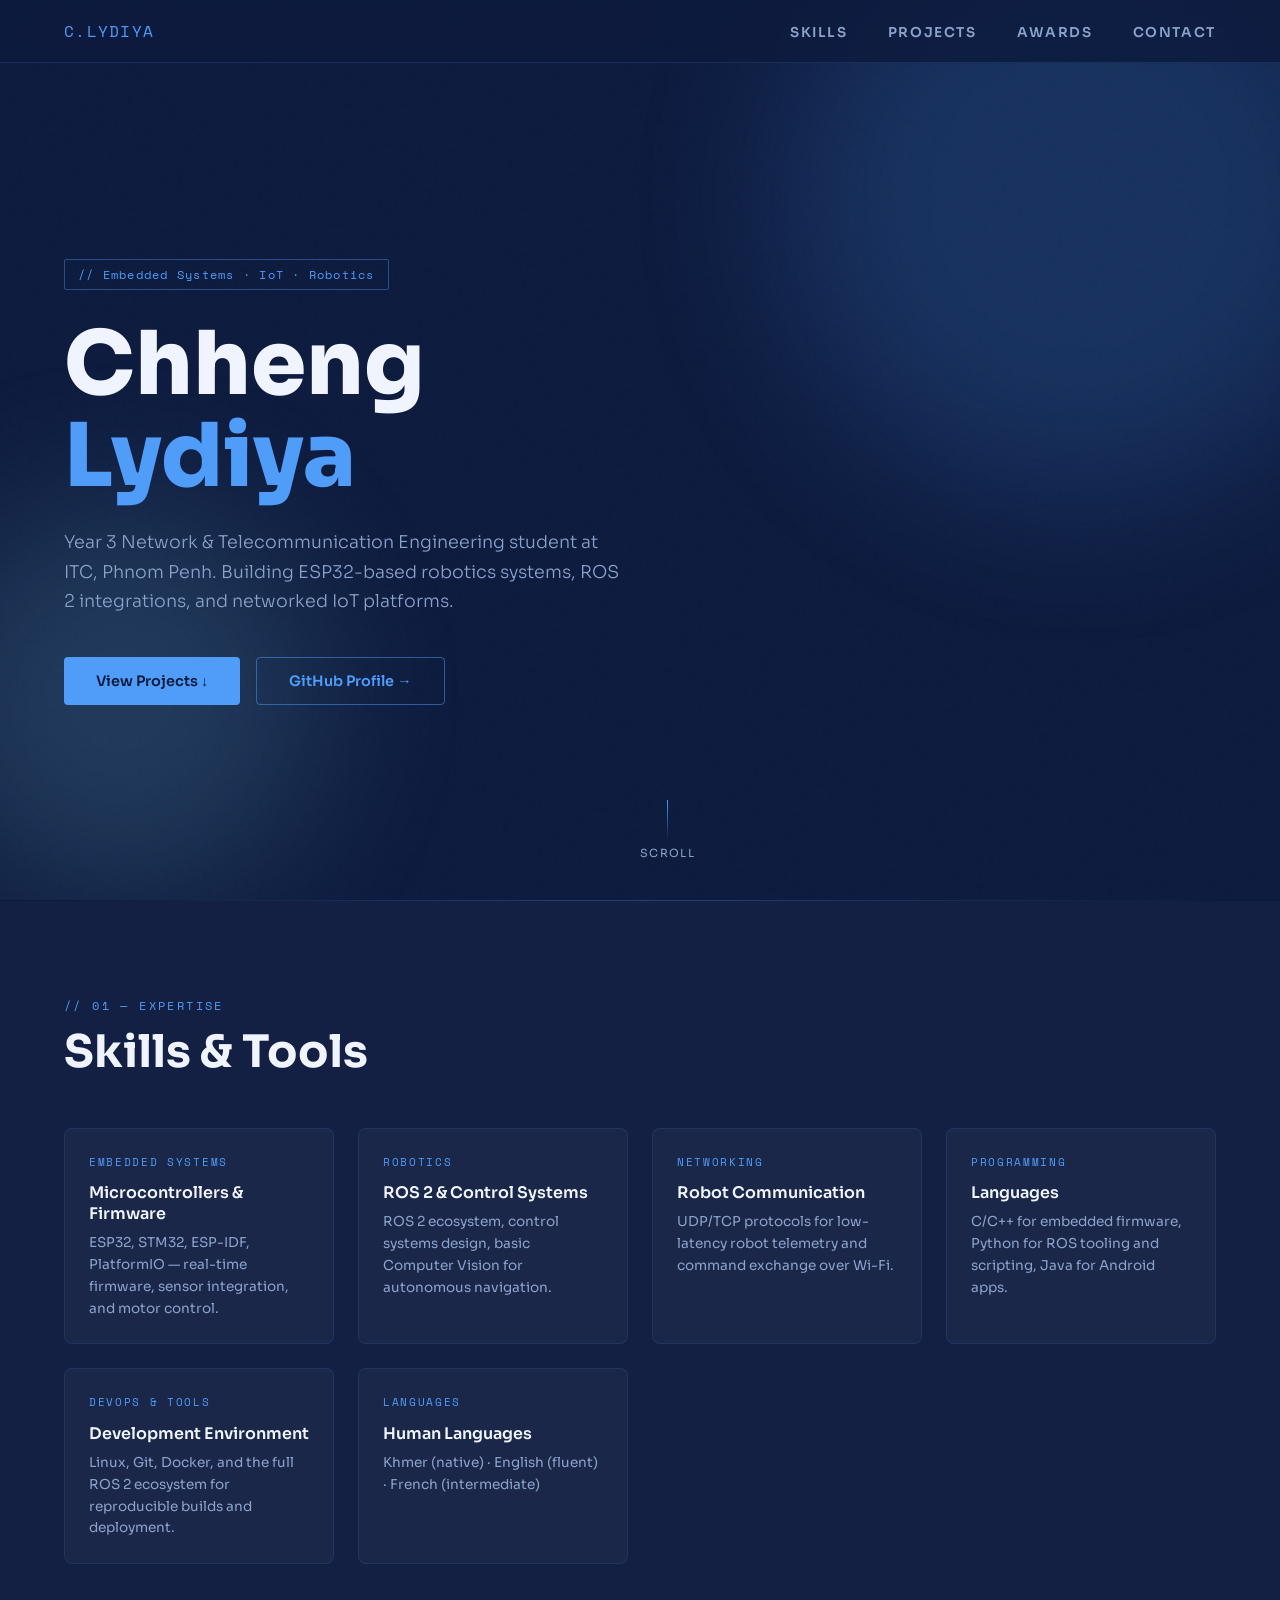
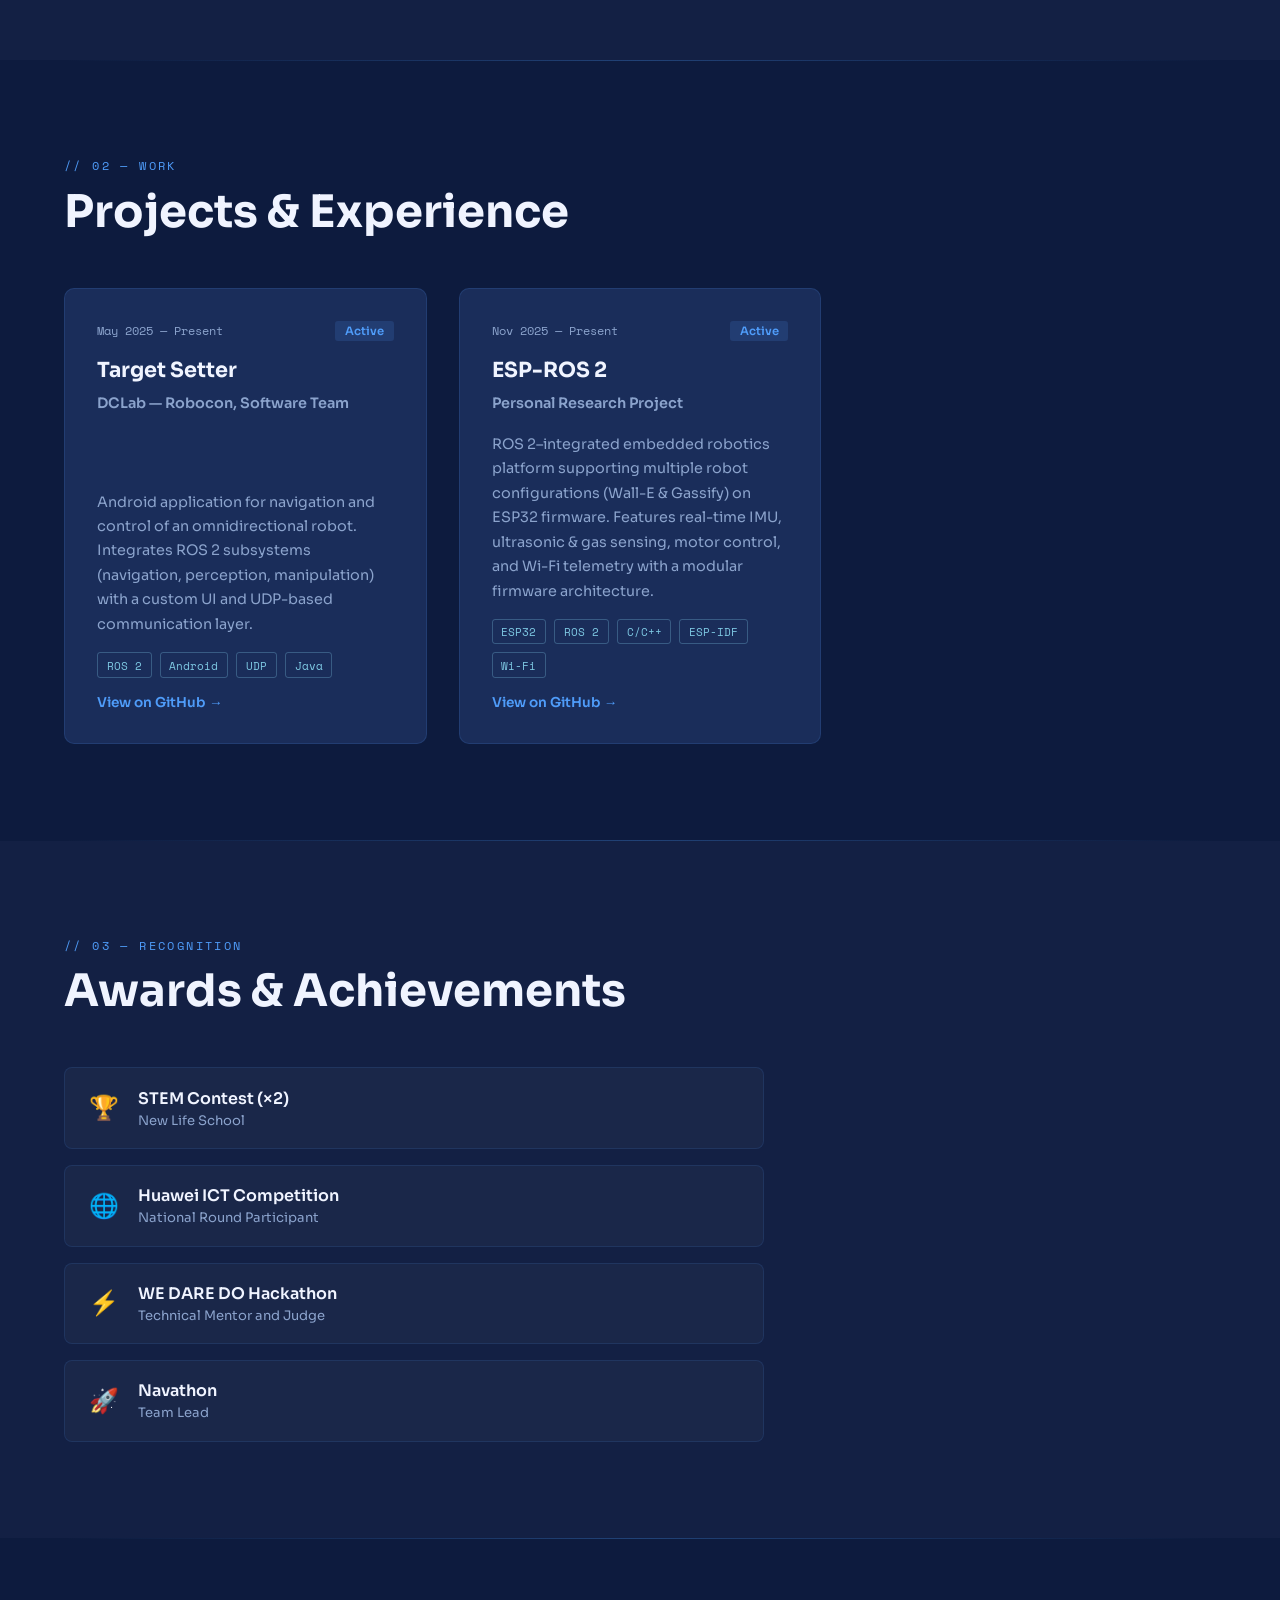
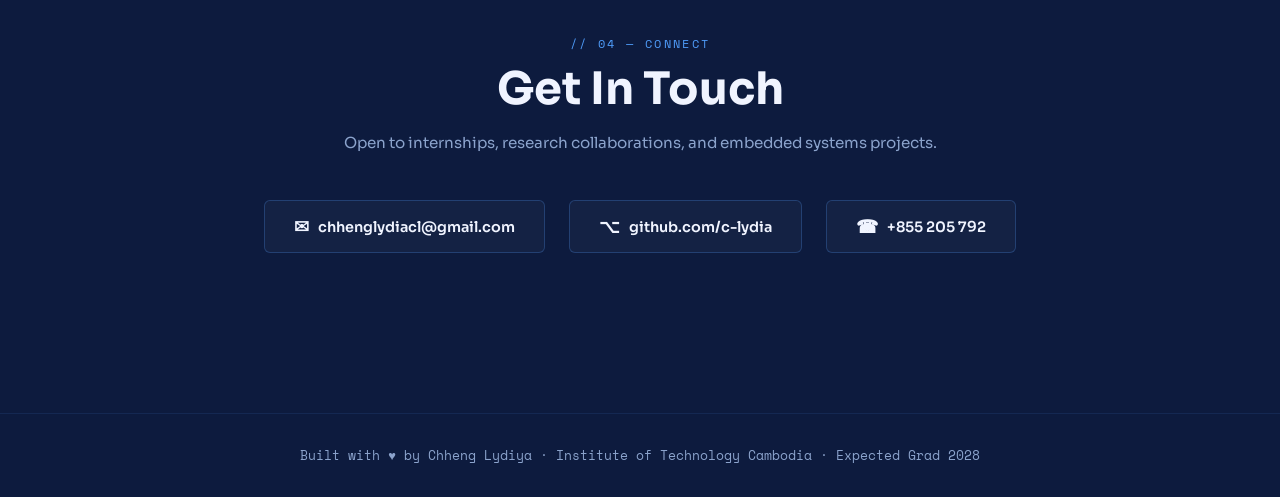
==== cv.html @ 7bfa8c58 "initial commit" ====
<!DOCTYPE html>
<html lang="en">
<head>
<meta charset="UTF-8">
<meta name="viewport" content="width=device-width, initial-scale=1.0">
<title>Chheng Lydiya — Embedded Systems & Robotics</title>
<link href="https://fonts.googleapis.com/css2?family=Space+Mono:wght@400;700&family=Sora:wght@300;400;600;700;800&display=swap" rel="stylesheet">
<style>
  :root {
    --navy: #0d1b3e;
    --navy-mid: #132044;
    --navy-light: #1a2d5a;
    --blue: #1e3a8a;
    --accent: #4f9cf9;
    --accent2: #7ec8e3;
    --white: #f0f4ff;
    --muted: #8ba3cc;
    --gold: #f0c060;
  }

  *, *::before, *::after { box-sizing: border-box; margin: 0; padding: 0; }

  html { scroll-behavior: smooth; }

  body {
    background: var(--navy);
    color: var(--white);
    font-family: 'Sora', sans-serif;
    overflow-x: hidden;
  }

  /* ── NOISE OVERLAY ── */
  body::before {
    content: '';
    position: fixed;
    inset: 0;
    background-image: url("data:image/svg+xml,%3Csvg viewBox='0 0 200 200' xmlns='http://www.w3.org/2000/svg'%3E%3Cfilter id='n'%3E%3CfeTurbulence type='fractalNoise' baseFrequency='0.9' numOctaves='4' stitchTiles='stitch'/%3E%3C/filter%3E%3Crect width='100%25' height='100%25' filter='url(%23n)' opacity='0.04'/%3E%3C/svg%3E");
    pointer-events: none;
    z-index: 0;
    opacity: 0.4;
  }

  /* ── NAV ── */
  nav {
    position: fixed;
    top: 0; left: 0; right: 0;
    z-index: 100;
    display: flex;
    justify-content: space-between;
    align-items: center;
    padding: 1.2rem 4rem;
    background: rgba(13,27,62,0.85);
    backdrop-filter: blur(12px);
    border-bottom: 1px solid rgba(79,156,249,0.15);
  }

  .nav-logo {
    font-family: 'Space Mono', monospace;
    font-size: 1rem;
    color: var(--accent);
    letter-spacing: 0.08em;
  }

  .nav-links {
    display: flex;
    gap: 2.5rem;
    list-style: none;
  }

  .nav-links a {
    color: var(--muted);
    text-decoration: none;
    font-size: 0.85rem;
    font-weight: 600;
    letter-spacing: 0.12em;
    text-transform: uppercase;
    transition: color 0.2s;
  }

  .nav-links a:hover { color: var(--accent); }

  /* ── HERO ── */
  #hero {
    min-height: 100vh;
    display: flex;
    align-items: center;
    padding: 8rem 4rem 4rem;
    position: relative;
    overflow: hidden;
  }

  .hero-bg-circle {
    position: absolute;
    border-radius: 50%;
    filter: blur(80px);
    opacity: 0.18;
    pointer-events: none;
  }
  .hbc1 { width: 600px; height: 600px; background: var(--accent); top: -100px; right: -100px; }
  .hbc2 { width: 400px; height: 400px; background: var(--accent2); bottom: 0; left: -80px; }

  .hero-content { position: relative; z-index: 1; max-width: 750px; }

  .hero-tag {
    display: inline-block;
    font-family: 'Space Mono', monospace;
    font-size: 0.78rem;
    color: var(--accent);
    border: 1px solid rgba(79,156,249,0.4);
    border-radius: 2px;
    padding: 0.3rem 0.8rem;
    margin-bottom: 1.8rem;
    letter-spacing: 0.1em;
    animation: fadeUp 0.6s ease both;
  }

  h1 {
    font-size: clamp(3rem, 7vw, 5.5rem);
    font-weight: 800;
    line-height: 1.05;
    margin-bottom: 1.5rem;
    animation: fadeUp 0.6s 0.1s ease both;
  }

  h1 span { color: var(--accent); }

  .hero-desc {
    font-size: 1.1rem;
    font-weight: 300;
    color: var(--muted);
    line-height: 1.7;
    max-width: 560px;
    margin-bottom: 2.5rem;
    animation: fadeUp 0.6s 0.2s ease both;
  }

  .hero-btns {
    display: flex;
    gap: 1rem;
    flex-wrap: wrap;
    animation: fadeUp 0.6s 0.3s ease both;
  }

  .btn {
    display: inline-flex;
    align-items: center;
    gap: 0.5rem;
    padding: 0.85rem 2rem;
    border-radius: 4px;
    font-size: 0.9rem;
    font-weight: 600;
    text-decoration: none;
    transition: all 0.25s;
    cursor: pointer;
  }

  .btn-primary {
    background: var(--accent);
    color: var(--navy);
  }
  .btn-primary:hover { background: var(--accent2); transform: translateY(-2px); }

  .btn-outline {
    border: 1px solid rgba(79,156,249,0.5);
    color: var(--accent);
    background: transparent;
  }
  .btn-outline:hover { border-color: var(--accent); background: rgba(79,156,249,0.08); transform: translateY(-2px); }

  /* scroll indicator */
  .scroll-hint {
    position: absolute;
    bottom: 2.5rem;
    left: 50%;
    transform: translateX(-50%);
    display: flex;
    flex-direction: column;
    align-items: center;
    gap: 0.4rem;
    opacity: 0.5;
    animation: fadeUp 1s 0.8s ease both;
  }
  .scroll-hint span { font-size: 0.7rem; letter-spacing: 0.12em; text-transform: uppercase; color: var(--muted); }
  .scroll-line { width: 1px; height: 40px; background: linear-gradient(to bottom, var(--accent), transparent); animation: scrollPulse 1.5s ease-in-out infinite; }

  /* ── SECTIONS COMMON ── */
  section { padding: 6rem 4rem; position: relative; z-index: 1; }
  .section-label {
    font-family: 'Space Mono', monospace;
    font-size: 0.75rem;
    color: var(--accent);
    letter-spacing: 0.2em;
    text-transform: uppercase;
    margin-bottom: 0.6rem;
  }
  .section-title {
    font-size: clamp(1.8rem, 3.5vw, 2.8rem);
    font-weight: 700;
    margin-bottom: 3rem;
  }

  /* divider */
  .divider {
    height: 1px;
    background: linear-gradient(to right, transparent, rgba(79,156,249,0.3), transparent);
    margin: 0 4rem;
  }

  /* ── SKILLS ── */
  #skills { background: var(--navy-mid); }

  .skills-grid {
    display: grid;
    grid-template-columns: repeat(auto-fill, minmax(260px, 1fr));
    gap: 1.5rem;
  }

  .skill-card {
    background: rgba(255,255,255,0.03);
    border: 1px solid rgba(79,156,249,0.12);
    border-radius: 8px;
    padding: 1.5rem;
    transition: all 0.3s;
    position: relative;
    overflow: hidden;
  }
  .skill-card::before {
    content: '';
    position: absolute;
    top: 0; left: 0; right: 0;
    height: 2px;
    background: linear-gradient(to right, var(--accent), var(--accent2));
    transform: scaleX(0);
    transition: transform 0.3s;
  }
  .skill-card:hover { border-color: rgba(79,156,249,0.35); transform: translateY(-3px); }
  .skill-card:hover::before { transform: scaleX(1); }

  .skill-category {
    font-family: 'Space Mono', monospace;
    font-size: 0.7rem;
    color: var(--accent);
    letter-spacing: 0.15em;
    margin-bottom: 0.8rem;
    text-transform: uppercase;
  }
  .skill-card h3 { font-size: 1rem; font-weight: 600; margin-bottom: 0.5rem; }
  .skill-card p { font-size: 0.85rem; color: var(--muted); line-height: 1.6; }

  /* ── PROJECTS ── */
  #projects { background: var(--navy); }

  .projects-grid {
    display: grid;
    grid-template-columns: repeat(auto-fill, minmax(340px, 1fr));
    gap: 2rem;
  }

  .project-card {
    background: var(--navy-light);
    border: 1px solid rgba(79,156,249,0.15);
    border-radius: 10px;
    padding: 2rem;
    transition: all 0.3s;
    display: flex;
    flex-direction: column;
    gap: 1rem;
  }
  .project-card:hover { border-color: rgba(79,156,249,0.4); transform: translateY(-4px); box-shadow: 0 20px 40px rgba(0,0,0,0.3); }

  .project-meta {
    display: flex;
    justify-content: space-between;
    align-items: center;
  }
  .project-date {
    font-family: 'Space Mono', monospace;
    font-size: 0.72rem;
    color: var(--muted);
  }
  .project-tag {
    font-size: 0.72rem;
    font-weight: 600;
    background: rgba(79,156,249,0.15);
    color: var(--accent);
    padding: 0.2rem 0.6rem;
    border-radius: 3px;
  }
  .project-card h3 { font-size: 1.3rem; font-weight: 700; }
  .project-org { font-size: 0.85rem; color: var(--accent2); font-weight: 600; margin-top: -0.5rem; }
  .project-card p { font-size: 0.9rem; color: var(--muted); line-height: 1.7; flex: 1; }

  .tech-tags {
    display: flex;
    flex-wrap: wrap;
    gap: 0.5rem;
  }
  .tech-tag {
    font-family: 'Space Mono', monospace;
    font-size: 0.7rem;
    border: 1px solid rgba(126,200,227,0.3);
    color: var(--accent2);
    padding: 0.2rem 0.55rem;
    border-radius: 3px;
  }

  .project-link {
    display: inline-flex;
    align-items: center;
    gap: 0.4rem;
    font-size: 0.85rem;
    color: var(--accent);
    text-decoration: none;
    font-weight: 600;
    transition: gap 0.2s;
  }
  .project-link:hover { gap: 0.7rem; }

  /* ── ACHIEVEMENTS ── */
  #achievements { background: var(--navy-mid); }

  .achievements-list {
    display: flex;
    flex-direction: column;
    gap: 1rem;
    max-width: 700px;
  }

  .achievement-item {
    display: flex;
    align-items: center;
    gap: 1.2rem;
    padding: 1.2rem 1.5rem;
    background: rgba(255,255,255,0.03);
    border: 1px solid rgba(79,156,249,0.12);
    border-radius: 8px;
    transition: all 0.3s;
  }
  .achievement-item:hover { border-color: rgba(240,192,96,0.4); transform: translateX(6px); }

  .achievement-icon {
    font-size: 1.5rem;
    flex-shrink: 0;
  }
  .achievement-item h4 { font-size: 1rem; font-weight: 600; margin-bottom: 0.2rem; }
  .achievement-item p { font-size: 0.82rem; color: var(--muted); }

  /* ── CONTACT ── */
  #contact { background: var(--navy); text-align: center; }
  #contact .section-title { margin-bottom: 1rem; }
  .contact-sub { color: var(--muted); margin-bottom: 3rem; font-size: 0.95rem; }

  .contact-links {
    display: flex;
    justify-content: center;
    flex-wrap: wrap;
    gap: 1.5rem;
    margin-bottom: 4rem;
  }

  .contact-link {
    display: flex;
    align-items: center;
    gap: 0.6rem;
    padding: 0.9rem 1.8rem;
    border: 1px solid rgba(79,156,249,0.25);
    border-radius: 6px;
    color: var(--white);
    text-decoration: none;
    font-size: 0.9rem;
    font-weight: 600;
    transition: all 0.25s;
    background: rgba(255,255,255,0.03);
  }
  .contact-link:hover { border-color: var(--accent); color: var(--accent); transform: translateY(-3px); }
  .contact-icon { font-size: 1.1rem; }

  footer {
    text-align: center;
    padding: 2rem 4rem;
    border-top: 1px solid rgba(79,156,249,0.1);
    color: var(--muted);
    font-size: 0.8rem;
    font-family: 'Space Mono', monospace;
  }

  /* ── ANIMATIONS ── */
  @keyframes fadeUp {
    from { opacity: 0; transform: translateY(20px); }
    to   { opacity: 1; transform: translateY(0); }
  }
  @keyframes scrollPulse {
    0%,100% { opacity: 0.4; transform: scaleY(1); }
    50% { opacity: 1; transform: scaleY(1.3); }
  }

  .reveal {
    opacity: 0;
    transform: translateY(24px);
    transition: opacity 0.6s ease, transform 0.6s ease;
  }
  .reveal.visible { opacity: 1; transform: translateY(0); }

  /* ── RESPONSIVE ── */
  @media (max-width: 768px) {
    nav { padding: 1rem 1.5rem; }
    .nav-links { gap: 1.2rem; }
    #hero { padding: 7rem 1.5rem 4rem; }
    section { padding: 4rem 1.5rem; }
    .divider { margin: 0 1.5rem; }
    .projects-grid { grid-template-columns: 1fr; }
  }
</style>
</head>
<body>

<!-- NAV -->
<nav>
  <div class="nav-logo">C.LYDIYA</div>
  <ul class="nav-links">
    <li><a href="#skills">Skills</a></li>
    <li><a href="#projects">Projects</a></li>
    <li><a href="#achievements">Awards</a></li>
    <li><a href="#contact">Contact</a></li>
  </ul>
</nav>

<!-- HERO -->
<section id="hero">
  <div class="hero-bg-circle hbc1"></div>
  <div class="hero-bg-circle hbc2"></div>
  <div class="hero-content">
    <div class="hero-tag">// Embedded Systems · IoT · Robotics</div>
    <h1>Chheng<br><span>Lydiya</span></h1>
    <p class="hero-desc">
      Year 3 Network & Telecommunication Engineering student at ITC, Phnom Penh.
      Building ESP32-based robotics systems, ROS 2 integrations, and networked IoT platforms.
    </p>
    <div class="hero-btns">
      <a href="#projects" class="btn btn-primary">View Projects ↓</a>
      <a href="https://github.com/c-lydia" target="_blank" class="btn btn-outline">GitHub Profile →</a>
    </div>
  </div>
  <div class="scroll-hint">
    <div class="scroll-line"></div>
    <span>Scroll</span>
  </div>
</section>

<div class="divider"></div>

<!-- SKILLS -->
<section id="skills">
  <div class="section-label">// 01 — Expertise</div>
  <h2 class="section-title">Skills & Tools</h2>
  <div class="skills-grid">
    <div class="skill-card reveal">
      <div class="skill-category">Embedded Systems</div>
      <h3>Microcontrollers & Firmware</h3>
      <p>ESP32, STM32, ESP-IDF, PlatformIO — real-time firmware, sensor integration, and motor control.</p>
    </div>
    <div class="skill-card reveal">
      <div class="skill-category">Robotics</div>
      <h3>ROS 2 & Control Systems</h3>
      <p>ROS 2 ecosystem, control systems design, basic Computer Vision for autonomous navigation.</p>
    </div>
    <div class="skill-card reveal">
      <div class="skill-category">Networking</div>
      <h3>Robot Communication</h3>
      <p>UDP/TCP protocols for low-latency robot telemetry and command exchange over Wi-Fi.</p>
    </div>
    <div class="skill-card reveal">
      <div class="skill-category">Programming</div>
      <h3>Languages</h3>
      <p>C/C++ for embedded firmware, Python for ROS tooling and scripting, Java for Android apps.</p>
    </div>
    <div class="skill-card reveal">
      <div class="skill-category">DevOps & Tools</div>
      <h3>Development Environment</h3>
      <p>Linux, Git, Docker, and the full ROS 2 ecosystem for reproducible builds and deployment.</p>
    </div>
    <div class="skill-card reveal">
      <div class="skill-category">Languages</div>
      <h3>Human Languages</h3>
      <p>Khmer (native) · English (fluent) · French (intermediate)</p>
    </div>
  </div>
</section>

<div class="divider"></div>

<!-- PROJECTS -->
<section id="projects">
  <div class="section-label">// 02 — Work</div>
  <h2 class="section-title">Projects & Experience</h2>
  <div class="projects-grid">

    <div class="project-card reveal">
      <div class="project-meta">
        <span class="project-date">May 2025 — Present</span>
        <span class="project-tag">Active</span>
      </div>
      <h3>Target Setter</h3>
      <p class="project-org">DCLab — Robocon, Software Team</p>
      <p>Android application for navigation and control of an omnidirectional robot. Integrates ROS 2 subsystems (navigation, perception, manipulation) with a custom UI and UDP-based communication layer.</p>
      <div class="tech-tags">
        <span class="tech-tag">ROS 2</span>
        <span class="tech-tag">Android</span>
        <span class="tech-tag">UDP</span>
        <span class="tech-tag">Java</span>
      </div>
      <a href="https://github.com/c-lydia/TS-ROS2" target="_blank" class="project-link">View on GitHub →</a>
    </div>

    <div class="project-card reveal">
      <div class="project-meta">
        <span class="project-date">Nov 2025 — Present</span>
        <span class="project-tag">Active</span>
      </div>
      <h3>ESP-ROS 2</h3>
      <p class="project-org">Personal Research Project</p>
      <p>ROS 2–integrated embedded robotics platform supporting multiple robot configurations (Wall-E & Gassify) on ESP32 firmware. Features real-time IMU, ultrasonic & gas sensing, motor control, and Wi-Fi telemetry with a modular firmware architecture.</p>
      <div class="tech-tags">
        <span class="tech-tag">ESP32</span>
        <span class="tech-tag">ROS 2</span>
        <span class="tech-tag">C/C++</span>
        <span class="tech-tag">ESP-IDF</span>
        <span class="tech-tag">Wi-Fi</span>
      </div>
      <a href="https://github.com/c-lydia/ESP-ROS2" target="_blank" class="project-link">View on GitHub →</a>
    </div>

  </div>
</section>

<div class="divider"></div>

<!-- ACHIEVEMENTS -->
<section id="achievements">
  <div class="section-label">// 03 — Recognition</div>
  <h2 class="section-title">Awards & Achievements</h2>
  <div class="achievements-list">
    <div class="achievement-item reveal">
      <div class="achievement-icon">🏆</div>
      <div>
        <h4>STEM Contest (×2)</h4>
        <p>New Life School</p>
      </div>
    </div>
    <div class="achievement-item reveal">
      <div class="achievement-icon">🌐</div>
      <div>
        <h4>Huawei ICT Competition</h4>
        <p>National Round Participant</p>
      </div>
    </div>
    <div class="achievement-item reveal">
      <div class="achievement-icon">⚡</div>
      <div>
        <h4>WE DARE DO Hackathon</h4>
        <p>Technical Mentor and Judge</p>
      </div>
    </div>
    <div class="achievement-item reveal">
      <div class="achievement-icon">🚀</div>
      <div>
        <h4>Navathon</h4>
        <p>Team Lead</p>
      </div>
    </div>
  </div>
</section>

<div class="divider"></div>

<!-- CONTACT -->
<section id="contact">
  <div class="section-label">// 04 — Connect</div>
  <h2 class="section-title">Get In Touch</h2>
  <p class="contact-sub">Open to internships, research collaborations, and embedded systems projects.</p>
  <div class="contact-links">
    <a href="mailto:chhenglydiacl@gmail.com" class="contact-link">
      <span class="contact-icon">✉</span> chhenglydiacl@gmail.com
    </a>
    <a href="https://github.com/c-lydia" target="_blank" class="contact-link">
      <span class="contact-icon">⌥</span> github.com/c-lydia
    </a>
    <a href="tel:+855205792" class="contact-link">
      <span class="contact-icon">☎</span> +855 205 792
    </a>
  </div>
</section>

<footer>
  Built with ♥ by Chheng Lydiya · Institute of Technology Cambodia · Expected Grad 2028
</footer>

<script>
  // Scroll reveal
  const reveals = document.querySelectorAll('.reveal');
  const observer = new IntersectionObserver((entries) => {
    entries.forEach((e, i) => {
      if (e.isIntersecting) {
        setTimeout(() => e.target.classList.add('visible'), i * 80);
      }
    });
  }, { threshold: 0.1 });
  reveals.forEach(el => observer.observe(el));
</script>
</body>
</html>
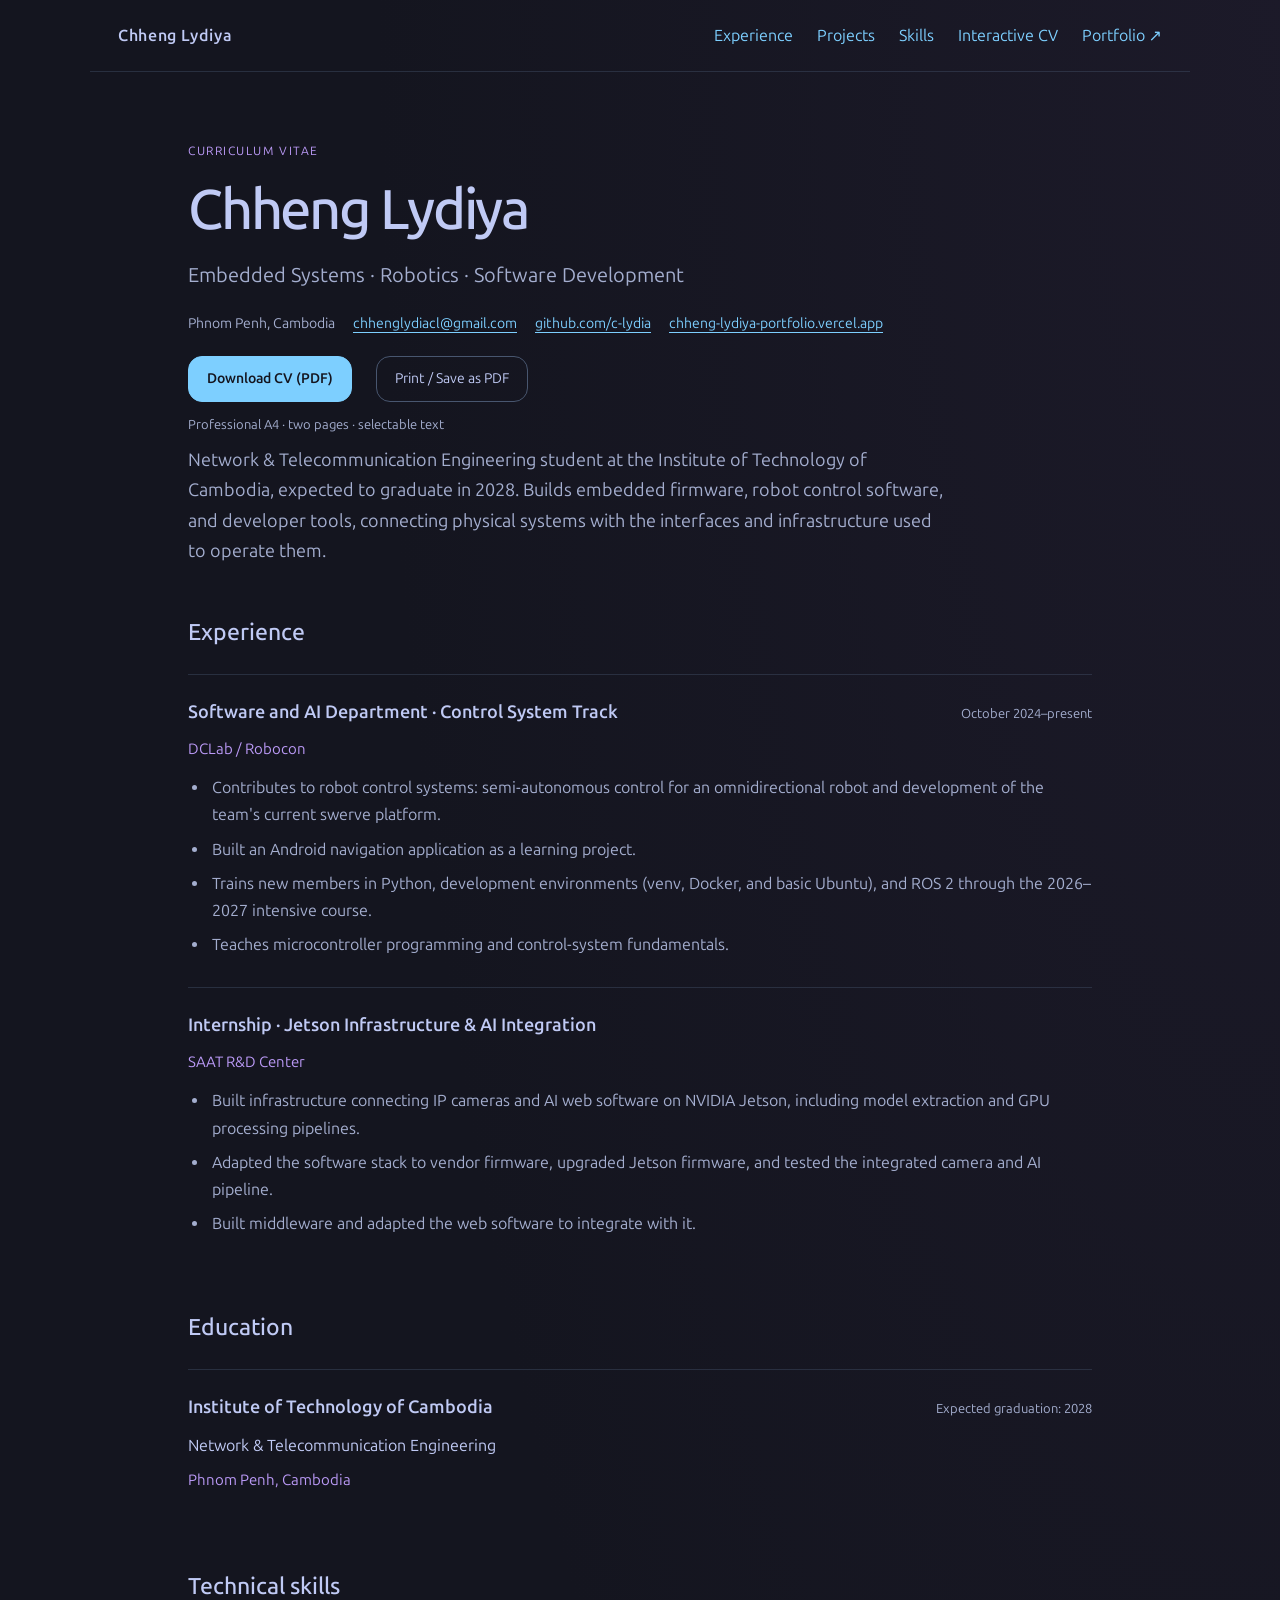
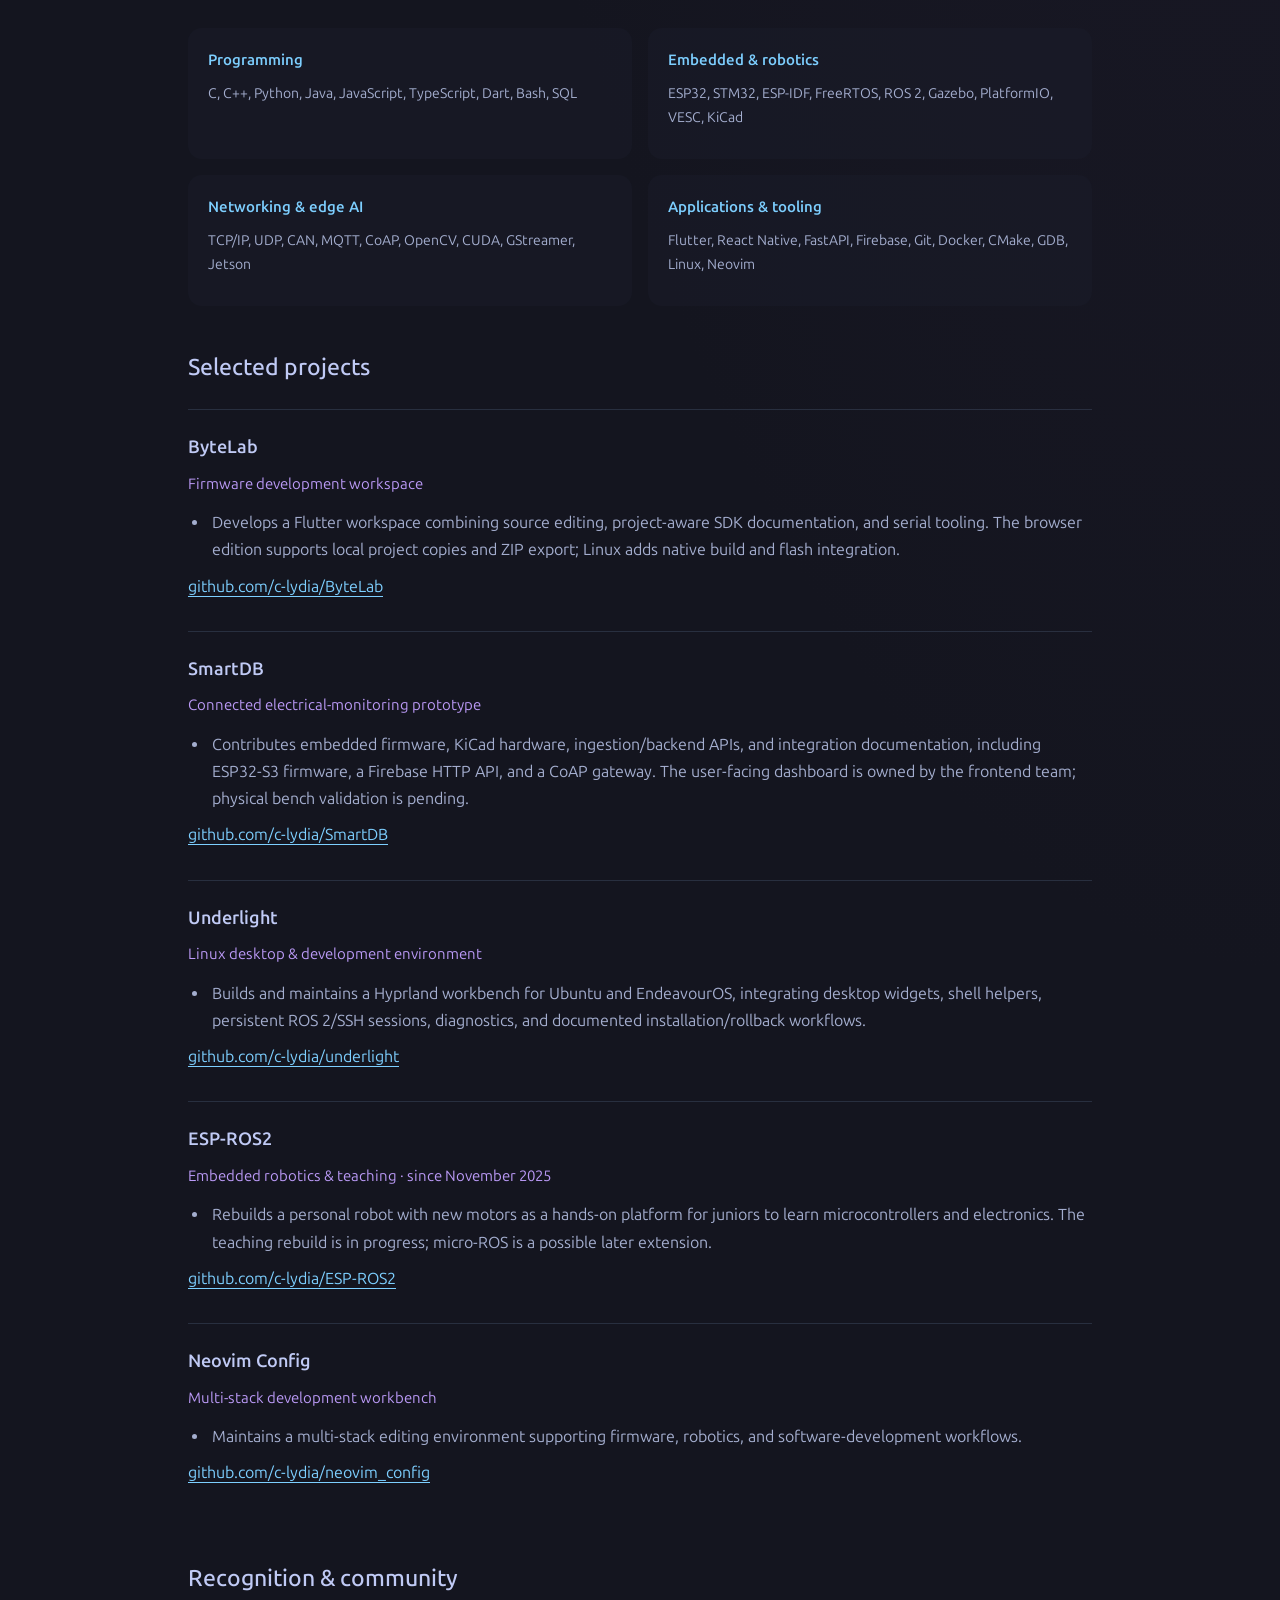
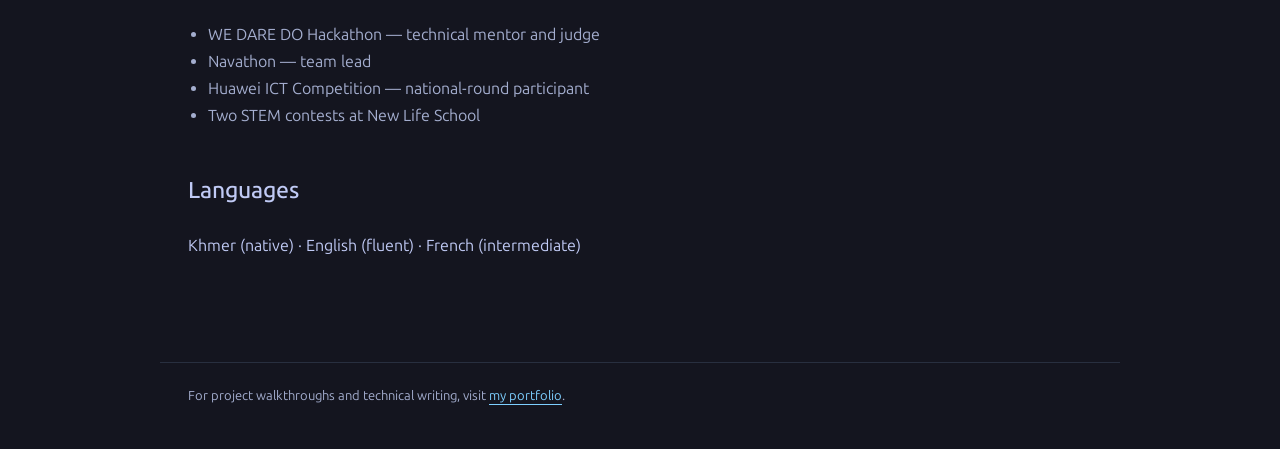
==== commit 50b9a071: "Refresh CV from portfolio and publish professional PDF and Flutter CV" ====
--- a/cv.html
+++ b/cv.html
@@ -1,611 +1,11 @@
-<!DOCTYPE html>
-<html lang="en">
-<head>
-<meta charset="UTF-8">
-<meta name="viewport" content="width=device-width, initial-scale=1.0">
-<title>Chheng Lydiya — Embedded Systems & Robotics</title>
-<link href="https://fonts.googleapis.com/css2?family=Space+Mono:wght@400;700&family=Sora:wght@300;400;600;700;800&display=swap" rel="stylesheet">
-<style>
-  :root {
-    --navy: #0d1b3e;
-    --navy-mid: #132044;
-    --navy-light: #1a2d5a;
-    --blue: #1e3a8a;
-    --accent: #4f9cf9;
-    --accent2: #7ec8e3;
-    --white: #f0f4ff;
-    --muted: #8ba3cc;
-    --gold: #f0c060;
-  }
-
-  *, *::before, *::after { box-sizing: border-box; margin: 0; padding: 0; }
-
-  html { scroll-behavior: smooth; }
-
-  body {
-    background: var(--navy);
-    color: var(--white);
-    font-family: 'Sora', sans-serif;
-    overflow-x: hidden;
-  }
-
-  /* ── NOISE OVERLAY ── */
-  body::before {
-    content: '';
-    position: fixed;
-    inset: 0;
-    background-image: url("data:image/svg+xml,%3Csvg viewBox='0 0 200 200' xmlns='http://www.w3.org/2000/svg'%3E%3Cfilter id='n'%3E%3CfeTurbulence type='fractalNoise' baseFrequency='0.9' numOctaves='4' stitchTiles='stitch'/%3E%3C/filter%3E%3Crect width='100%25' height='100%25' filter='url(%23n)' opacity='0.04'/%3E%3C/svg%3E");
-    pointer-events: none;
-    z-index: 0;
-    opacity: 0.4;
-  }
-
-  /* ── NAV ── */
-  nav {
-    position: fixed;
-    top: 0; left: 0; right: 0;
-    z-index: 100;
-    display: flex;
-    justify-content: space-between;
-    align-items: center;
-    padding: 1.2rem 4rem;
-    background: rgba(13,27,62,0.85);
-    backdrop-filter: blur(12px);
-    border-bottom: 1px solid rgba(79,156,249,0.15);
-  }
-
-  .nav-logo {
-    font-family: 'Space Mono', monospace;
-    font-size: 1rem;
-    color: var(--accent);
-    letter-spacing: 0.08em;
-  }
-
-  .nav-links {
-    display: flex;
-    gap: 2.5rem;
-    list-style: none;
-  }
-
-  .nav-links a {
-    color: var(--muted);
-    text-decoration: none;
-    font-size: 0.85rem;
-    font-weight: 600;
-    letter-spacing: 0.12em;
-    text-transform: uppercase;
-    transition: color 0.2s;
-  }
-
-  .nav-links a:hover { color: var(--accent); }
-
-  /* ── HERO ── */
-  #hero {
-    min-height: 100vh;
-    display: flex;
-    align-items: center;
-    padding: 8rem 4rem 4rem;
-    position: relative;
-    overflow: hidden;
-  }
-
-  .hero-bg-circle {
-    position: absolute;
-    border-radius: 50%;
-    filter: blur(80px);
-    opacity: 0.18;
-    pointer-events: none;
-  }
-  .hbc1 { width: 600px; height: 600px; background: var(--accent); top: -100px; right: -100px; }
-  .hbc2 { width: 400px; height: 400px; background: var(--accent2); bottom: 0; left: -80px; }
-
-  .hero-content { position: relative; z-index: 1; max-width: 750px; }
-
-  .hero-tag {
-    display: inline-block;
-    font-family: 'Space Mono', monospace;
-    font-size: 0.78rem;
-    color: var(--accent);
-    border: 1px solid rgba(79,156,249,0.4);
-    border-radius: 2px;
-    padding: 0.3rem 0.8rem;
-    margin-bottom: 1.8rem;
-    letter-spacing: 0.1em;
-    animation: fadeUp 0.6s ease both;
-  }
-
-  h1 {
-    font-size: clamp(3rem, 7vw, 5.5rem);
-    font-weight: 800;
-    line-height: 1.05;
-    margin-bottom: 1.5rem;
-    animation: fadeUp 0.6s 0.1s ease both;
-  }
-
-  h1 span { color: var(--accent); }
-
-  .hero-desc {
-    font-size: 1.1rem;
-    font-weight: 300;
-    color: var(--muted);
-    line-height: 1.7;
-    max-width: 560px;
-    margin-bottom: 2.5rem;
-    animation: fadeUp 0.6s 0.2s ease both;
-  }
-
-  .hero-btns {
-    display: flex;
-    gap: 1rem;
-    flex-wrap: wrap;
-    animation: fadeUp 0.6s 0.3s ease both;
-  }
-
-  .btn {
-    display: inline-flex;
-    align-items: center;
-    gap: 0.5rem;
-    padding: 0.85rem 2rem;
-    border-radius: 4px;
-    font-size: 0.9rem;
-    font-weight: 600;
-    text-decoration: none;
-    transition: all 0.25s;
-    cursor: pointer;
-  }
-
-  .btn-primary {
-    background: var(--accent);
-    color: var(--navy);
-  }
-  .btn-primary:hover { background: var(--accent2); transform: translateY(-2px); }
-
-  .btn-outline {
-    border: 1px solid rgba(79,156,249,0.5);
-    color: var(--accent);
-    background: transparent;
-  }
-  .btn-outline:hover { border-color: var(--accent); background: rgba(79,156,249,0.08); transform: translateY(-2px); }
-
-  /* scroll indicator */
-  .scroll-hint {
-    position: absolute;
-    bottom: 2.5rem;
-    left: 50%;
-    transform: translateX(-50%);
-    display: flex;
-    flex-direction: column;
-    align-items: center;
-    gap: 0.4rem;
-    opacity: 0.5;
-    animation: fadeUp 1s 0.8s ease both;
-  }
-  .scroll-hint span { font-size: 0.7rem; letter-spacing: 0.12em; text-transform: uppercase; color: var(--muted); }
-  .scroll-line { width: 1px; height: 40px; background: linear-gradient(to bottom, var(--accent), transparent); animation: scrollPulse 1.5s ease-in-out infinite; }
-
-  /* ── SECTIONS COMMON ── */
-  section { padding: 6rem 4rem; position: relative; z-index: 1; }
-  .section-label {
-    font-family: 'Space Mono', monospace;
-    font-size: 0.75rem;
-    color: var(--accent);
-    letter-spacing: 0.2em;
-    text-transform: uppercase;
-    margin-bottom: 0.6rem;
-  }
-  .section-title {
-    font-size: clamp(1.8rem, 3.5vw, 2.8rem);
-    font-weight: 700;
-    margin-bottom: 3rem;
-  }
-
-  /* divider */
-  .divider {
-    height: 1px;
-    background: linear-gradient(to right, transparent, rgba(79,156,249,0.3), transparent);
-    margin: 0 4rem;
-  }
-
-  /* ── SKILLS ── */
-  #skills { background: var(--navy-mid); }
-
-  .skills-grid {
-    display: grid;
-    grid-template-columns: repeat(auto-fill, minmax(260px, 1fr));
-    gap: 1.5rem;
-  }
-
-  .skill-card {
-    background: rgba(255,255,255,0.03);
-    border: 1px solid rgba(79,156,249,0.12);
-    border-radius: 8px;
-    padding: 1.5rem;
-    transition: all 0.3s;
-    position: relative;
-    overflow: hidden;
-  }
-  .skill-card::before {
-    content: '';
-    position: absolute;
-    top: 0; left: 0; right: 0;
-    height: 2px;
-    background: linear-gradient(to right, var(--accent), var(--accent2));
-    transform: scaleX(0);
-    transition: transform 0.3s;
-  }
-  .skill-card:hover { border-color: rgba(79,156,249,0.35); transform: translateY(-3px); }
-  .skill-card:hover::before { transform: scaleX(1); }
-
-  .skill-category {
-    font-family: 'Space Mono', monospace;
-    font-size: 0.7rem;
-    color: var(--accent);
-    letter-spacing: 0.15em;
-    margin-bottom: 0.8rem;
-    text-transform: uppercase;
-  }
-  .skill-card h3 { font-size: 1rem; font-weight: 600; margin-bottom: 0.5rem; }
-  .skill-card p { font-size: 0.85rem; color: var(--muted); line-height: 1.6; }
-
-  /* ── PROJECTS ── */
-  #projects { background: var(--navy); }
-
-  .projects-grid {
-    display: grid;
-    grid-template-columns: repeat(auto-fill, minmax(340px, 1fr));
-    gap: 2rem;
-  }
-
-  .project-card {
-    background: var(--navy-light);
-    border: 1px solid rgba(79,156,249,0.15);
-    border-radius: 10px;
-    padding: 2rem;
-    transition: all 0.3s;
-    display: flex;
-    flex-direction: column;
-    gap: 1rem;
-  }
-  .project-card:hover { border-color: rgba(79,156,249,0.4); transform: translateY(-4px); box-shadow: 0 20px 40px rgba(0,0,0,0.3); }
-
-  .project-meta {
-    display: flex;
-    justify-content: space-between;
-    align-items: center;
-  }
-  .project-date {
-    font-family: 'Space Mono', monospace;
-    font-size: 0.72rem;
-    color: var(--muted);
-  }
-  .project-tag {
-    font-size: 0.72rem;
-    font-weight: 600;
-    background: rgba(79,156,249,0.15);
-    color: var(--accent);
-    padding: 0.2rem 0.6rem;
-    border-radius: 3px;
-  }
-  .project-card h3 { font-size: 1.3rem; font-weight: 700; }
-  .project-org { font-size: 0.85rem; color: var(--accent2); font-weight: 600; margin-top: -0.5rem; }
-  .project-card p { font-size: 0.9rem; color: var(--muted); line-height: 1.7; flex: 1; }
-
-  .tech-tags {
-    display: flex;
-    flex-wrap: wrap;
-    gap: 0.5rem;
-  }
-  .tech-tag {
-    font-family: 'Space Mono', monospace;
-    font-size: 0.7rem;
-    border: 1px solid rgba(126,200,227,0.3);
-    color: var(--accent2);
-    padding: 0.2rem 0.55rem;
-    border-radius: 3px;
-  }
-
-  .project-link {
-    display: inline-flex;
-    align-items: center;
-    gap: 0.4rem;
-    font-size: 0.85rem;
-    color: var(--accent);
-    text-decoration: none;
-    font-weight: 600;
-    transition: gap 0.2s;
-  }
-  .project-link:hover { gap: 0.7rem; }
-
-  /* ── ACHIEVEMENTS ── */
-  #achievements { background: var(--navy-mid); }
-
-  .achievements-list {
-    display: flex;
-    flex-direction: column;
-    gap: 1rem;
-    max-width: 700px;
-  }
-
-  .achievement-item {
-    display: flex;
-    align-items: center;
-    gap: 1.2rem;
-    padding: 1.2rem 1.5rem;
-    background: rgba(255,255,255,0.03);
-    border: 1px solid rgba(79,156,249,0.12);
-    border-radius: 8px;
-    transition: all 0.3s;
-  }
-  .achievement-item:hover { border-color: rgba(240,192,96,0.4); transform: translateX(6px); }
-
-  .achievement-icon {
-    font-size: 1.5rem;
-    flex-shrink: 0;
-  }
-  .achievement-item h4 { font-size: 1rem; font-weight: 600; margin-bottom: 0.2rem; }
-  .achievement-item p { font-size: 0.82rem; color: var(--muted); }
-
-  /* ── CONTACT ── */
-  #contact { background: var(--navy); text-align: center; }
-  #contact .section-title { margin-bottom: 1rem; }
-  .contact-sub { color: var(--muted); margin-bottom: 3rem; font-size: 0.95rem; }
-
-  .contact-links {
-    display: flex;
-    justify-content: center;
-    flex-wrap: wrap;
-    gap: 1.5rem;
-    margin-bottom: 4rem;
-  }
-
-  .contact-link {
-    display: flex;
-    align-items: center;
-    gap: 0.6rem;
-    padding: 0.9rem 1.8rem;
-    border: 1px solid rgba(79,156,249,0.25);
-    border-radius: 6px;
-    color: var(--white);
-    text-decoration: none;
-    font-size: 0.9rem;
-    font-weight: 600;
-    transition: all 0.25s;
-    background: rgba(255,255,255,0.03);
-  }
-  .contact-link:hover { border-color: var(--accent); color: var(--accent); transform: translateY(-3px); }
-  .contact-icon { font-size: 1.1rem; }
-
-  footer {
-    text-align: center;
-    padding: 2rem 4rem;
-    border-top: 1px solid rgba(79,156,249,0.1);
-    color: var(--muted);
-    font-size: 0.8rem;
-    font-family: 'Space Mono', monospace;
-  }
-
-  /* ── ANIMATIONS ── */
-  @keyframes fadeUp {
-    from { opacity: 0; transform: translateY(20px); }
-    to   { opacity: 1; transform: translateY(0); }
-  }
-  @keyframes scrollPulse {
-    0%,100% { opacity: 0.4; transform: scaleY(1); }
-    50% { opacity: 1; transform: scaleY(1.3); }
-  }
-
-  .reveal {
-    opacity: 0;
-    transform: translateY(24px);
-    transition: opacity 0.6s ease, transform 0.6s ease;
-  }
-  .reveal.visible { opacity: 1; transform: translateY(0); }
-
-  /* ── RESPONSIVE ── */
-  @media (max-width: 768px) {
-    nav { padding: 1rem 1.5rem; }
-    .nav-links { gap: 1.2rem; }
-    #hero { padding: 7rem 1.5rem 4rem; }
-    section { padding: 4rem 1.5rem; }
-    .divider { margin: 0 1.5rem; }
-    .projects-grid { grid-template-columns: 1fr; }
-  }
-</style>
-</head>
-<body>
-
-<!-- NAV -->
-<nav>
-  <div class="nav-logo">C.LYDIYA</div>
-  <ul class="nav-links">
-    <li><a href="#skills">Skills</a></li>
-    <li><a href="#projects">Projects</a></li>
-    <li><a href="#achievements">Awards</a></li>
-    <li><a href="#contact">Contact</a></li>
-  </ul>
-</nav>
-
-<!-- HERO -->
-<section id="hero">
-  <div class="hero-bg-circle hbc1"></div>
-  <div class="hero-bg-circle hbc2"></div>
-  <div class="hero-content">
-    <div class="hero-tag">// Embedded Systems · IoT · Robotics</div>
-    <h1>Chheng<br><span>Lydiya</span></h1>
-    <p class="hero-desc">
-      Year 3 Network & Telecommunication Engineering student at ITC, Phnom Penh.
-      Building ESP32-based robotics systems, ROS 2 integrations, and networked IoT platforms.
-    </p>
-    <div class="hero-btns">
-      <a href="#projects" class="btn btn-primary">View Projects ↓</a>
-      <a href="https://github.com/c-lydia" target="_blank" class="btn btn-outline">GitHub Profile →</a>
-    </div>
-  </div>
-  <div class="scroll-hint">
-    <div class="scroll-line"></div>
-    <span>Scroll</span>
-  </div>
-</section>
-
-<div class="divider"></div>
-
-<!-- SKILLS -->
-<section id="skills">
-  <div class="section-label">// 01 — Expertise</div>
-  <h2 class="section-title">Skills & Tools</h2>
-  <div class="skills-grid">
-    <div class="skill-card reveal">
-      <div class="skill-category">Embedded Systems</div>
-      <h3>Microcontrollers & Firmware</h3>
-      <p>ESP32, STM32, ESP-IDF, PlatformIO — real-time firmware, sensor integration, and motor control.</p>
-    </div>
-    <div class="skill-card reveal">
-      <div class="skill-category">Robotics</div>
-      <h3>ROS 2 & Control Systems</h3>
-      <p>ROS 2 ecosystem, control systems design, basic Computer Vision for autonomous navigation.</p>
-    </div>
-    <div class="skill-card reveal">
-      <div class="skill-category">Networking</div>
-      <h3>Robot Communication</h3>
-      <p>UDP/TCP protocols for low-latency robot telemetry and command exchange over Wi-Fi.</p>
-    </div>
-    <div class="skill-card reveal">
-      <div class="skill-category">Programming</div>
-      <h3>Languages</h3>
-      <p>C/C++ for embedded firmware, Python for ROS tooling and scripting, Java for Android apps.</p>
-    </div>
-    <div class="skill-card reveal">
-      <div class="skill-category">DevOps & Tools</div>
-      <h3>Development Environment</h3>
-      <p>Linux, Git, Docker, and the full ROS 2 ecosystem for reproducible builds and deployment.</p>
-    </div>
-    <div class="skill-card reveal">
-      <div class="skill-category">Languages</div>
-      <h3>Human Languages</h3>
-      <p>Khmer (native) · English (fluent) · French (intermediate)</p>
-    </div>
-  </div>
-</section>
-
-<div class="divider"></div>
-
-<!-- PROJECTS -->
-<section id="projects">
-  <div class="section-label">// 02 — Work</div>
-  <h2 class="section-title">Projects & Experience</h2>
-  <div class="projects-grid">
-
-    <div class="project-card reveal">
-      <div class="project-meta">
-        <span class="project-date">May 2025 — Present</span>
-        <span class="project-tag">Active</span>
-      </div>
-      <h3>Target Setter</h3>
-      <p class="project-org">DCLab — Robocon, Software Team</p>
-      <p>Android application for navigation and control of an omnidirectional robot. Integrates ROS 2 subsystems (navigation, perception, manipulation) with a custom UI and UDP-based communication layer.</p>
-      <div class="tech-tags">
-        <span class="tech-tag">ROS 2</span>
-        <span class="tech-tag">Android</span>
-        <span class="tech-tag">UDP</span>
-        <span class="tech-tag">Java</span>
-      </div>
-      <a href="https://github.com/c-lydia/TS-ROS2" target="_blank" class="project-link">View on GitHub →</a>
-    </div>
-
-    <div class="project-card reveal">
-      <div class="project-meta">
-        <span class="project-date">Nov 2025 — Present</span>
-        <span class="project-tag">Active</span>
-      </div>
-      <h3>ESP-ROS 2</h3>
-      <p class="project-org">Personal Research Project</p>
-      <p>ROS 2–integrated embedded robotics platform supporting multiple robot configurations (Wall-E & Gassify) on ESP32 firmware. Features real-time IMU, ultrasonic & gas sensing, motor control, and Wi-Fi telemetry with a modular firmware architecture.</p>
-      <div class="tech-tags">
-        <span class="tech-tag">ESP32</span>
-        <span class="tech-tag">ROS 2</span>
-        <span class="tech-tag">C/C++</span>
-        <span class="tech-tag">ESP-IDF</span>
-        <span class="tech-tag">Wi-Fi</span>
-      </div>
-      <a href="https://github.com/c-lydia/ESP-ROS2" target="_blank" class="project-link">View on GitHub →</a>
-    </div>
-
-  </div>
-</section>
-
-<div class="divider"></div>
-
-<!-- ACHIEVEMENTS -->
-<section id="achievements">
-  <div class="section-label">// 03 — Recognition</div>
-  <h2 class="section-title">Awards & Achievements</h2>
-  <div class="achievements-list">
-    <div class="achievement-item reveal">
-      <div class="achievement-icon">🏆</div>
-      <div>
-        <h4>STEM Contest (×2)</h4>
-        <p>New Life School</p>
-      </div>
-    </div>
-    <div class="achievement-item reveal">
-      <div class="achievement-icon">🌐</div>
-      <div>
-        <h4>Huawei ICT Competition</h4>
-        <p>National Round Participant</p>
-      </div>
-    </div>
-    <div class="achievement-item reveal">
-      <div class="achievement-icon">⚡</div>
-      <div>
-        <h4>WE DARE DO Hackathon</h4>
-        <p>Technical Mentor and Judge</p>
-      </div>
-    </div>
-    <div class="achievement-item reveal">
-      <div class="achievement-icon">🚀</div>
-      <div>
-        <h4>Navathon</h4>
-        <p>Team Lead</p>
-      </div>
-    </div>
-  </div>
-</section>
-
-<div class="divider"></div>
-
-<!-- CONTACT -->
-<section id="contact">
-  <div class="section-label">// 04 — Connect</div>
-  <h2 class="section-title">Get In Touch</h2>
-  <p class="contact-sub">Open to internships, research collaborations, and embedded systems projects.</p>
-  <div class="contact-links">
-    <a href="mailto:chhenglydiacl@gmail.com" class="contact-link">
-      <span class="contact-icon">✉</span> chhenglydiacl@gmail.com
-    </a>
-    <a href="https://github.com/c-lydia" target="_blank" class="contact-link">
-      <span class="contact-icon">⌥</span> github.com/c-lydia
-    </a>
-    <a href="tel:+855205792" class="contact-link">
-      <span class="contact-icon">☎</span> +855 205 792
-    </a>
-  </div>
-</section>
-
-<footer>
-  Built with ♥ by Chheng Lydiya · Institute of Technology Cambodia · Expected Grad 2028
-</footer>
-
-<script>
-  // Scroll reveal
-  const reveals = document.querySelectorAll('.reveal');
-  const observer = new IntersectionObserver((entries) => {
-    entries.forEach((e, i) => {
-      if (e.isIntersecting) {
-        setTimeout(() => e.target.classList.add('visible'), i * 80);
-      }
-    });
-  }, { threshold: 0.1 });
-  reveals.forEach(el => observer.observe(el));
-</script>
-</body>
-</html>+<!doctype html>
+<html lang="en"><head><meta charset="utf-8"><meta name="viewport" content="width=device-width,initial-scale=1">
+<title>Chheng Lydiya — CV</title><meta name="description" content="Network &amp; Telecommunication Engineering student at the Institute of Technology of Cambodia, expected to graduate in 2028. Builds embedded firmware, robot control software, and developer tools, connecting physical systems with the interfaces and infrastructure used to operate them.">
+<link rel="stylesheet" href="screen.css"><link rel="stylesheet" href="print.css"></head>
+<body><a class="skip" href="#main">Skip to CV</a><nav aria-label="Main navigation"><a class="wordmark" href="#main">Chheng Lydiya</a><div class="nav-links"><a href="#experience">Experience</a><a href="#projects">Projects</a><a href="#skills">Skills</a><a href="https://c-lydia.github.io/cv/interactive/">Interactive CV</a><a href="https://chheng-lydiya-portfolio.vercel.app">Portfolio ↗</a></div></nav>
+<main id="main"><div class="sheet"><div class="sheet-body"><header><p class="eyebrow">Curriculum vitae</p><h1>Chheng Lydiya</h1><p class="headline">Embedded Systems · Robotics · Software Development</p><div class="contact"><span>Phnom Penh, Cambodia</span><a href="mailto:chhenglydiacl@gmail.com">chhenglydiacl@gmail.com</a><a href="https://github.com/c-lydia">github.com/c-lydia</a><a href="https://chheng-lydiya-portfolio.vercel.app">chheng-lydiya-portfolio.vercel.app</a></div><div class="actions"><a class="button primary" href="Chheng-Lydiya-CV.pdf" download="Chheng-Lydiya-CV.pdf">Download CV (PDF)</a><button type="button" id="print-cv">Print / Save as PDF</button></div><p class="hint">Professional A4 · two pages · selectable text</p><p class="summary">Network &amp; Telecommunication Engineering student at the Institute of Technology of Cambodia, expected to graduate in 2028. Builds embedded firmware, robot control software, and developer tools, connecting physical systems with the interfaces and infrastructure used to operate them.</p></header>
+<section id="experience"><h2>Experience</h2><article class="entry"><div class="entry-head"><h3>Software and AI Department · Control System Track</h3><span class="period">October 2024–present</span></div><p class="organization">DCLab / Robocon</p><ul><li>Contributes to robot control systems: semi-autonomous control for an omnidirectional robot and development of the team&#x27;s current swerve platform.</li><li>Built an Android navigation application as a learning project.</li><li>Trains new members in Python, development environments (venv, Docker, and basic Ubuntu), and ROS 2 through the 2026–2027 intensive course.</li><li>Teaches microcontroller programming and control-system fundamentals.</li></ul></article><article class="entry"><div class="entry-head"><h3>Internship · Jetson Infrastructure &amp; AI Integration</h3></div><p class="organization">SAAT R&amp;D Center</p><ul><li>Built infrastructure connecting IP cameras and AI web software on NVIDIA Jetson, including model extraction and GPU processing pipelines.</li><li>Adapted the software stack to vendor firmware, upgraded Jetson firmware, and tested the integrated camera and AI pipeline.</li><li>Built middleware and adapted the web software to integrate with it.</li></ul></article></section>
+<section id="education"><h2>Education</h2><article class="entry"><div class="entry-head"><h3>Institute of Technology of Cambodia</h3><span class="period">Expected graduation: 2028</span></div><p>Network &amp; Telecommunication Engineering</p><p class="organization">Phnom Penh, Cambodia</p></article></section>
+<section id="skills"><h2>Technical skills</h2><div class="skills"><div class="skill"><h3>Programming</h3><p>C, C++, Python, Java, JavaScript, TypeScript, Dart, Bash, SQL</p></div><div class="skill"><h3>Embedded &amp; robotics</h3><p>ESP32, STM32, ESP-IDF, FreeRTOS, ROS 2, Gazebo, PlatformIO, VESC, KiCad</p></div><div class="skill"><h3>Networking &amp; edge AI</h3><p>TCP/IP, UDP, CAN, MQTT, CoAP, OpenCV, CUDA, GStreamer, Jetson</p></div><div class="skill"><h3>Applications &amp; tooling</h3><p>Flutter, React Native, FastAPI, Firebase, Git, Docker, CMake, GDB, Linux, Neovim</p></div></div></section></div><div class="page-note"><span>Chheng Lydiya · Curriculum vitae</span><span>1 / 2</span></div></div>
+<div class="sheet"><div class="sheet-body"><p class="print-name">Chheng Lydiya · Selected work & community</p><section id="projects"><h2>Selected projects</h2><article class="entry"><div class="entry-head"><h3>ByteLab</h3></div><p class="organization">Firmware development workspace</p><ul><li>Develops a Flutter workspace combining source editing, project-aware SDK documentation, and serial tooling. The browser edition supports local project copies and ZIP export; Linux adds native build and flash integration.</li></ul><p class="project-link"><a href="https://github.com/c-lydia/ByteLab">github.com/c-lydia/ByteLab</a></p></article><article class="entry"><div class="entry-head"><h3>SmartDB</h3></div><p class="organization">Connected electrical-monitoring prototype</p><ul><li>Contributes embedded firmware, KiCad hardware, ingestion/backend APIs, and integration documentation, including ESP32-S3 firmware, a Firebase HTTP API, and a CoAP gateway. The user-facing dashboard is owned by the frontend team; physical bench validation is pending.</li></ul><p class="project-link"><a href="https://github.com/c-lydia/SmartDB">github.com/c-lydia/SmartDB</a></p></article><article class="entry"><div class="entry-head"><h3>Underlight</h3></div><p class="organization">Linux desktop &amp; development environment</p><ul><li>Builds and maintains a Hyprland workbench for Ubuntu and EndeavourOS, integrating desktop widgets, shell helpers, persistent ROS 2/SSH sessions, diagnostics, and documented installation/rollback workflows.</li></ul><p class="project-link"><a href="https://github.com/c-lydia/underlight">github.com/c-lydia/underlight</a></p></article><article class="entry"><div class="entry-head"><h3>ESP-ROS2</h3></div><p class="organization">Embedded robotics &amp; teaching · since November 2025</p><ul><li>Rebuilds a personal robot with new motors as a hands-on platform for juniors to learn microcontrollers and electronics. The teaching rebuild is in progress; micro-ROS is a possible later extension.</li></ul><p class="project-link"><a href="https://github.com/c-lydia/ESP-ROS2">github.com/c-lydia/ESP-ROS2</a></p></article><article class="entry"><div class="entry-head"><h3>Neovim Config</h3></div><p class="organization">Multi-stack development workbench</p><ul><li>Maintains a multi-stack editing environment supporting firmware, robotics, and software-development workflows.</li></ul><p class="project-link"><a href="https://github.com/c-lydia/neovim_config">github.com/c-lydia/neovim_config</a></p></article></section><section id="community"><h2>Recognition & community</h2><ul class="recognition"><li>WE DARE DO Hackathon — technical mentor and judge</li><li>Navathon — team lead</li><li>Huawei ICT Competition — national-round participant</li><li>Two STEM contests at New Life School</li></ul></section><section id="languages"><h2>Languages</h2><p class="languages">Khmer (native) · English (fluent) · French (intermediate)</p></section></div><div class="page-note"><span>Chheng Lydiya · Curriculum vitae</span><span>2 / 2</span></div></div></main>
+<footer>For project walkthroughs and technical writing, visit <a href="https://chheng-lydiya-portfolio.vercel.app">my portfolio</a>.</footer><script src="cv.js"></script></body></html>
--- a/screen.css
+++ b/screen.css
@@ -0,0 +1,5 @@
+@font-face{font-family:Ubuntu;src:url('UbuntuSans.ttf') format('truetype');font-display:swap}
+:root{color-scheme:dark;--bg:#14151f;--panel:#1a1b29;--ink:#c0caf5;--muted:#a4aecf;--accent:#7dcfff;--violet:#bb9af7;--border:#48566f}
+*{box-sizing:border-box}html{scroll-behavior:smooth;scroll-padding-top:100px}body{margin:0;background:radial-gradient(ellipse at top right,#28213866,transparent 50%),var(--bg);color:var(--ink);font:16px/1.7 Ubuntu,system-ui,sans-serif}a{color:var(--accent);text-underline-offset:4px}a:hover{color:var(--violet)}a:focus-visible,button:focus-visible{outline:2px solid var(--accent);outline-offset:5px}.skip{position:absolute;top:-100px}.skip:focus{top:12px;left:12px;z-index:10;background:var(--panel);padding:10px}nav{display:flex;align-items:center;justify-content:space-between;gap:16px;flex-wrap:wrap;max-width:1100px;margin:auto;padding:22px 28px;border-bottom:1px solid #48566f66}nav a{text-decoration:none}.nav-links,.actions{display:flex;flex-wrap:wrap;gap:12px 24px;align-items:center}.wordmark{font-weight:600;letter-spacing:.04em;color:var(--ink)}main{max-width:960px;margin:auto;padding:60px 28px}header{margin-bottom:46px}.eyebrow{text-transform:uppercase;letter-spacing:.13em;font-size:12px;color:var(--violet)}h1{font-size:clamp(34px,6vw,56px);font-weight:500;letter-spacing:-.04em;line-height:1.15;margin:16px 0}h2{font-size:23px;font-weight:500;margin:0 0 22px}h3{font-size:18px;font-weight:600;margin:0}p{margin:9px 0}.headline{font-size:20px;color:var(--muted)}.contact{display:flex;gap:5px 18px;flex-wrap:wrap;font-size:14px;color:var(--muted);margin:20px 0}.summary{max-width:760px;font-size:18px;color:var(--muted)}section{scroll-margin-top:24px;margin:0 0 42px}.entry{padding:22px 0;border-top:1px solid #48566f66;break-inside:avoid}.entry-head{display:flex;justify-content:space-between;gap:12px;align-items:baseline}.period{font-size:13px;color:var(--muted);white-space:nowrap}.organization{color:var(--violet);font-size:15px}.entry ul{margin:12px 0 0;padding-left:21px}.entry li{padding-left:3px;margin:7px 0;color:var(--muted)}.skills{display:grid;grid-template-columns:1fr 1fr;gap:16px}.skill{padding:20px;background:#1a1b2999;border-radius:14px}.skill h3{font-size:15px;color:var(--accent)}.skill p{color:var(--muted);font-size:14px}.button,button{display:inline-flex;align-items:center;justify-content:center;min-height:44px;padding:10px 18px;border:1px solid var(--border);border-radius:14px;background:transparent;color:var(--ink);font:inherit;font-size:14px;text-decoration:none;cursor:pointer}.button.primary{background:var(--accent);border-color:var(--accent);color:var(--bg);font-weight:600}.button:hover,button:hover{border-color:var(--accent)}.hint{color:var(--muted);font-size:13px;margin-top:12px}.page-note{display:none}footer{max-width:960px;margin:auto;padding:22px 28px 42px;color:var(--muted);font-size:13px;border-top:1px solid #48566f66}.recognition{padding-left:20px;color:var(--muted)}.print-name{display:none}
+@media(max-width:600px){nav{padding:18px 20px}.nav-links{gap:8px 16px;font-size:14px}main{padding:34px 20px}.entry-head{display:block}.period{display:block;margin-top:4px;white-space:normal}.skills{grid-template-columns:1fr}h1{font-size:38px}.headline{font-size:18px}.summary{font-size:16px}}
+@media(prefers-reduced-motion:reduce){html{scroll-behavior:auto}}
--- a/print.css
+++ b/print.css
@@ -0,0 +1,4 @@
+@page{size:A4;margin:16mm 18mm}
+@media print{
+:root{color-scheme:light}*{box-shadow:none!important;text-shadow:none!important}html{scroll-behavior:auto}body{background:white!important;color:#202833;font:10pt/1.4 Ubuntu,Arial,sans-serif;-webkit-print-color-adjust:exact;print-color-adjust:exact}nav,.actions,.hint,.skip,body>footer,.eyebrow{display:none!important}main{max-width:none;padding:0;margin:0}.sheet{min-height:264mm;display:flex;flex-direction:column}.sheet+.sheet{break-before:page}.sheet-body{flex:1}header{margin:0 0 15px}h1{font-size:26pt;letter-spacing:-.025em;margin:0 0 5px;color:#17283e}h2{font-size:11pt;font-weight:700;letter-spacing:.06em;text-transform:uppercase;color:#28415e;margin:0 0 8px;border-bottom:1px solid #c7cfd9;padding-bottom:5px;break-after:avoid}h3{font-size:10.5pt;color:#202833}.headline{font-size:11pt;color:#445264}.contact{font-size:8.5pt;gap:3px 12px;margin:9px 0;color:#445264}a{color:#28415e;text-decoration:none;overflow-wrap:anywhere}.summary{font-size:10pt;color:#202833;margin:10px 0 0;line-height:1.45}section{margin:0 0 15px}.entry{padding:0 0 10px;border:0}.entry-head{display:flex;justify-content:space-between;gap:12px}.period{color:#445264;font-size:9pt;white-space:nowrap}.organization{color:#445264;font-size:9.5pt;margin:3px 0}.entry ul{margin:5px 0 0;padding-left:15px}.entry li{color:#202833;margin:3px 0;padding-left:0}.skills{display:block}.skill{padding:0;background:none;border:0;margin:0 0 5px;break-inside:avoid}.skill h3{display:inline;color:#202833;font-size:9.5pt}.skill h3:after{content:': '}.skill p{display:inline;font-size:9.5pt;color:#202833}.recognition{color:#202833;margin:0;padding-left:15px}.recognition li{margin:3px 0}.page-note{display:flex;justify-content:space-between;border-top:1px solid #d9dee5;padding-top:6px;margin-top:12px;color:#627084;font-size:8pt}.print-name{display:block;font-size:9pt;color:#627084;margin:0 0 12px}.project-link{font-size:8.5pt}.languages{font-size:9.5pt}p{margin:4px 0}
+}
